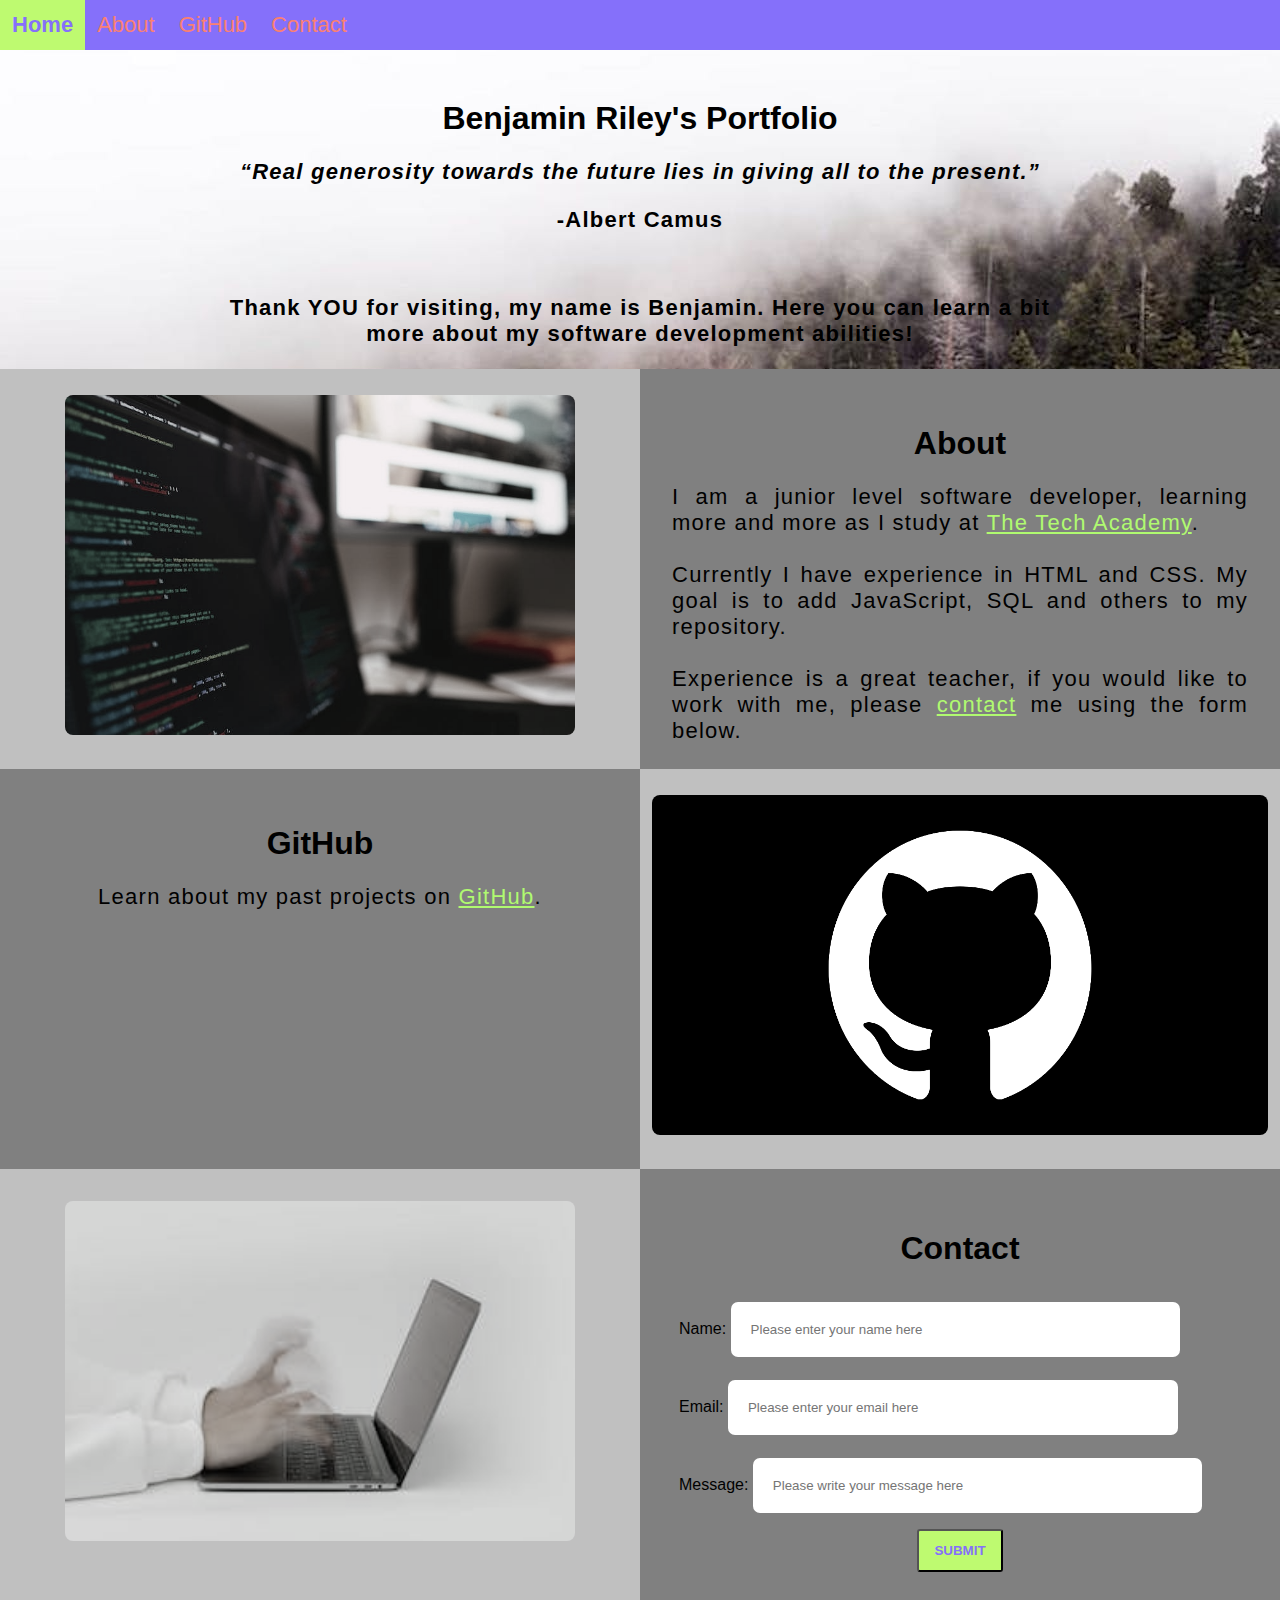
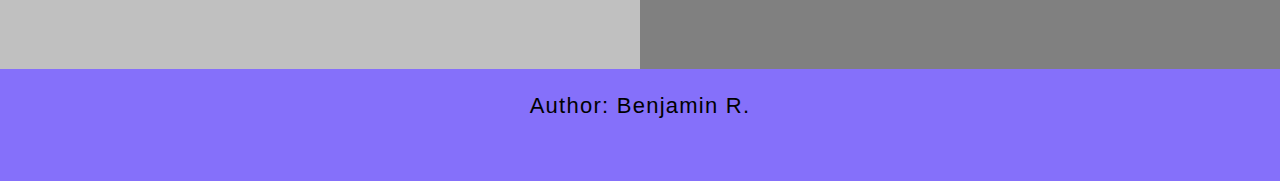
==== portfolioProject/index.html @ c488868d "First Website" ====
<!DOCTYPE html>
<html>
    <!--Head-->
    <head>
        <meta charset="UTF-8">
        <meta name="viewport" content="width=device-width" />
        <title>Benjamin R.</title>
        <link rel="stylesheet" type="text/css" href="./css/portfolioProject.css">
    </head>

    <body class="Background">

        <!--------Navbar-------->

        <div class="Navbar">
            <a href="#Home">Home</a>
            <a href="#About">About</a>
            <a href="#GitHub">GitHub</a>
            <a href="#Contact">Contact</a>
        </div>

        <!--Breaks inserted to add space between navbar and the first heading-->
         <br>
         <br>

        <!--BACKGROUND IMAGE & TEXT-->
        <div id="Home">
            <h1>Benjamin Riley's Portfolio</h1>
            <strong>
                <p class="center">
                    <q>Real generosity towards the future lies in giving all to the present.</q>
                    <br>
                    <p class="center">-Albert Camus</p>
                    <br>
                    <p class="center">Thank YOU for visiting, my name is Benjamin.  Here you can learn a bit
                    <br>more about my software development abilities!</p>
                </p>
            </strong>

        </div>


        <!-------ABOUT------>
        
        <div class="Row" id="About">
            <div class="column_2">
                <img src="./images/dualsetup.jpg" alt="laptop and monitor">
            </div>

            <div class="column_1">

                <h1>About</h1>
                <p>
                    I am a junior level software developer, learning more and more as I study at
                    <a href="https://www.learncodinganywhere.com" target="_blank">The Tech Academy</a>. 
                    <br>
                    <br>
                    Currently I have experience in HTML and CSS.  My goal is to add JavaScript, SQL and others to my repository.  
                    <br>
                    <br>
                    Experience is a great teacher, if you would like to work with me, please <a href="#Contact">contact</a> me using the form below.
                    <br>
                    <br>
                </p>
            </div>
        </div>

        <!------GITHUB-------->

        <div class="Row" id="GitHub">
            <div class="column_1">
                <h1>GitHub</h1>
                    <p class="center">
                        Learn about my past projects on <a href="https://github.com/BURiley22" target="_blank">GitHub</a>.
                    </p>
            </div>
            <div class="column_2">
                <a href="https://github.com/BURiley22" target="_blank"><img src="./images/github.png" alt="GitHub Logo"></a>
            </div>
        </div>

        <div class="Row" id="Contact">
            <div class="column_2 column_tall">
                <img src="./images/email.jpg" alt="typing email">
            </div>

            <div class="column_1 column_tall">
                <h1 id="Contact">Contact</h1>
                <form action="" method="post">
                    <label>Name:</label>
                    <input type="text" placeholder="Please enter your name here">
                    <br>
                    <label>Email:</label>
                        <input type="text" id="Email" name="Email" placeholder="Please enter your email here">
                    <br>
                    <label>Message:</label>
                        <input type="text" id="Message" name="Message" placeholder="Please write your message here">
                        <input type="submit" value="SUBMIT">
                    <br>
                </form>
            </div>
        </div>
        
        <!-----FOOTER-------->
        <footer>
            <p>
                <p class="center">Author: Benjamin R.</p>
                <br>
            </p>
        </footer>



        
    </body>

</html>
---- portfolioProject/css/portfolioProject.css ----
/*-------BASIC STYLING-----------*/

body {
    margin: 0%;
    background-image: url("../images/forest_header.jpg");
    background-attachment: fixed;
}

a {
    color: #B0FA70;
}

h1 {
    font-family: Arial, Helvetica, sans-serif;
    text-align: center;
    margin-top: 5%;
    font-weight: bolder;
}

h1:hover {
    background-color: #8570FA;
    color: antiquewhite;
}


p {
    font-family: Arial, Helvetica, sans-serif;
    text-align: justify;
    font-size: 22px;
    letter-spacing: 1.25px;
    padding-left: 20px;
    padding-right: 20px;
}


q {
    font-style: italic;
}

.center {
    text-align: center;
}

footer {
    padding: 2px;
    background-color: #8570FA;
    text-align: center;
    font-size: small;
}

/*------NAVBAR----------*/

.Navbar {
    overflow: hidden;
    background-color: #8570FA;
    position: fixed;
    top: 0;
    width: 100%;
    z-index: 1;

}

.Navbar a {
    float: left;
    display: block;
    color: #FA8072;
    padding: 12px;
    text-decoration: none;
    font-family: Arial, Helvetica, sans-serif;
    font-size: 22px;
    text-align: center;
}

.Navbar a:hover {
    background-color: #BEFA70;
    color: #8570FA;
    font-weight: bold;
}

/*----------HEAD PHOTO----------*/

#forestScene {
    position: fixed;
    min-width: 100%;
    right: 0;
    bottom: 0;
}

/*-------COLUMNS----------*/

* {
    box-sizing: border-box;
}

.column_1 {
    float: left;
    width: 50%;
    padding: 12px;
    padding-top: 2%;
    height: 400px;
    background-color: gray;
}

@media screen and (max-width: 576px) {
    .column_1 {
        overflow: auto;
    }
}

.column_2 {
    float: left;
    width: 50%;
    padding: 12px;
    padding-top: 2%;
    height: 400px;
    background-color: silver;
}

.column_tall {
    padding: 2.5%;
    height: 500px;
}

.Row::after {
    content: "";
    display: table;
    clear: both;
}

/*-------IMAGE STYLE---------*/


img {
    filter: grayscale(75%);
    border-radius: 8px;
    max-width: 100%;
    height: 340px;
    display: block;
    margin-left: auto;
    margin-right: auto;
}

img:hover {
    filter: grayscale(5%);
}

@media screen and (max-width: 576px) {
    img {
        height: 100px;
        margin-top: 150px;
    }
}

/*-------CONTACT FORM------------*/

input[type=text] {
    width: 80%;
    padding: 20px;
    border: #8570FA;
    border-radius: 7px;
    box-sizing: border-box;
    margin-top: 7px;
    margin-bottom: 16px;
    resize: vertical;
    font-family: Arial, Helvetica, sans-serif;
}

input[type=text]:hover {
    box-shadow: 1 1 3px #FA8072 inset;
}

/*-----SUBMIT BUTTON---------*/

input[type=submit] {
    background-color: #BEFA70;
    color: #8570FA;
    font-weight: bold;
    padding: 12px 15px;
    border-radius: 3px;
    cursor: pointer;
    display: block;
    margin-left: auto;
    margin-right: auto;
    font-family: Arial, Helvetica, sans-serif;
}

input[type=submit]:hover {
    background-color: #8570FA;
    color: #FA8072;
}

form {
    border-radius: 4px;
    padding: 7px;
    font-family: Arial, Helvetica, sans-serif;
}
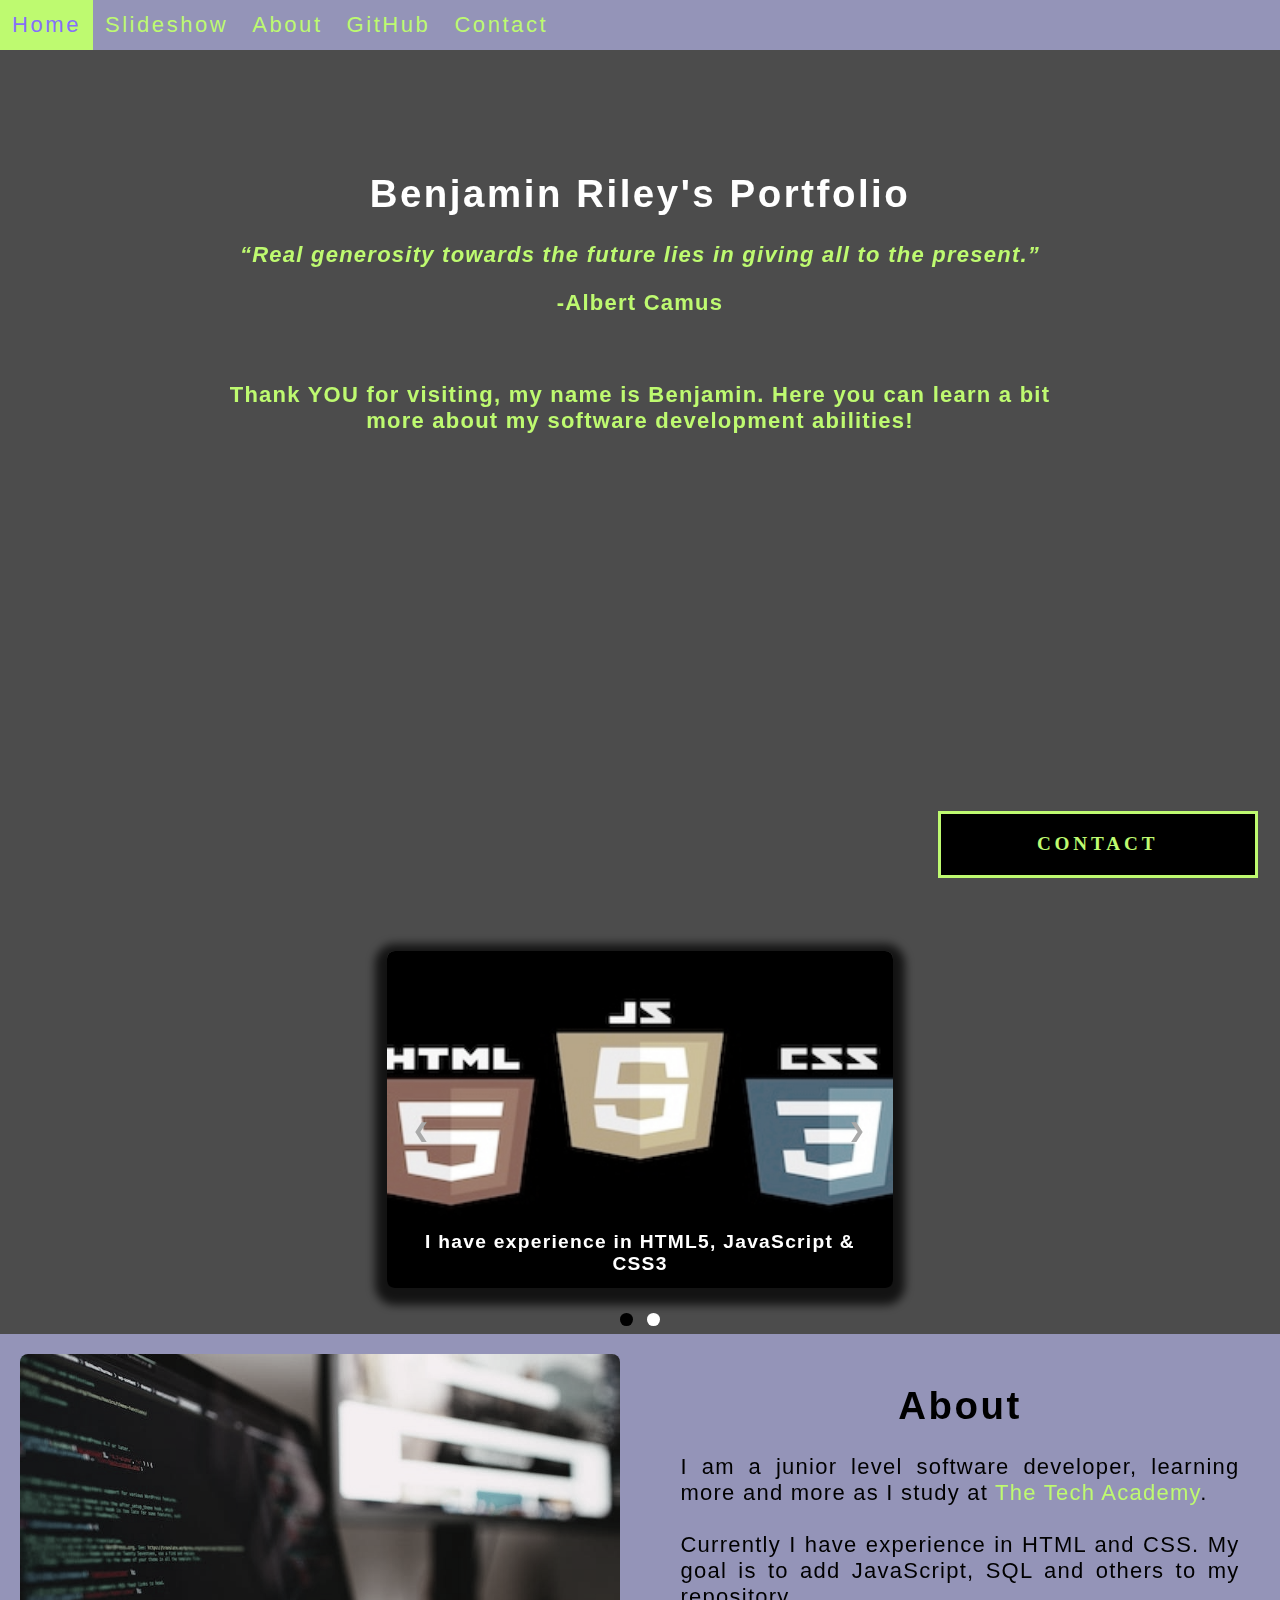
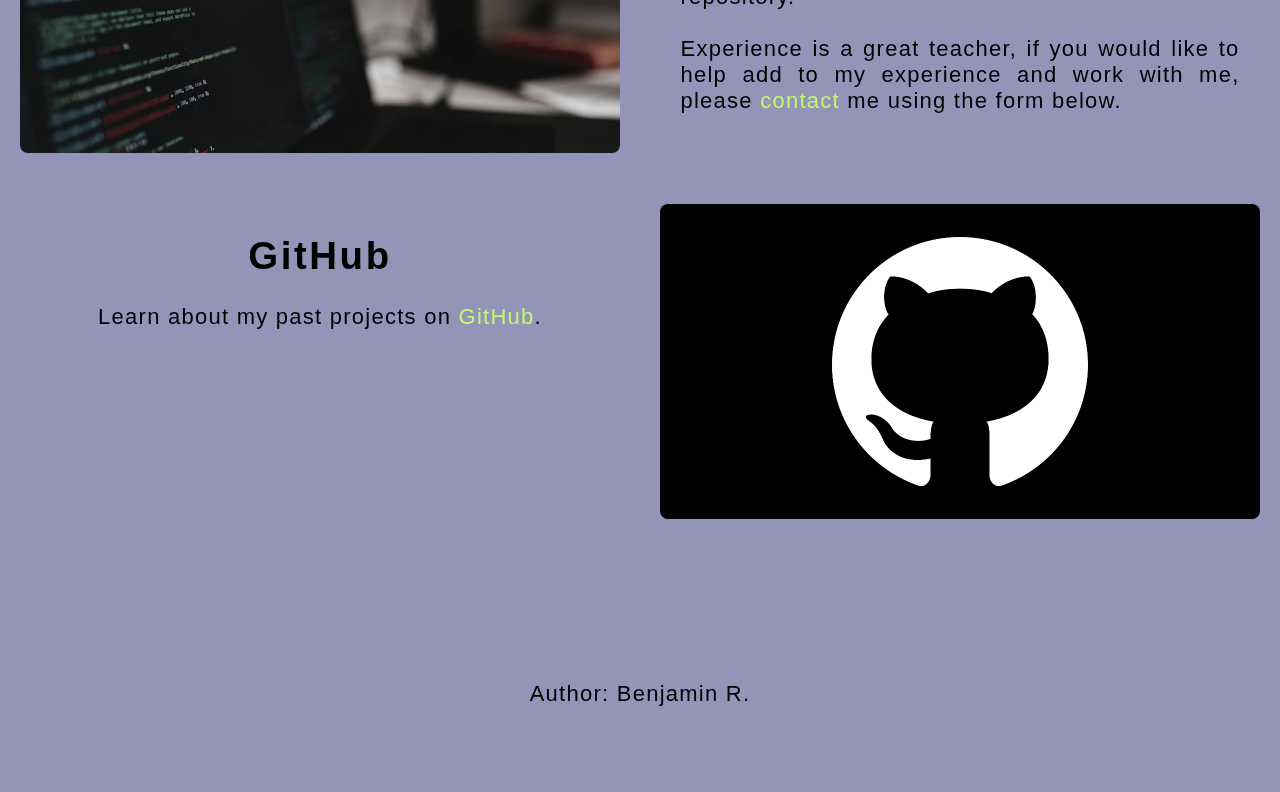
==== commit 61e33fcc: "Portfolio Project" ====
--- a/portfolioProject/index.html
+++ b/portfolioProject/index.html
@@ -1,31 +1,38 @@
 <!DOCTYPE html>
 <html>
+
     <!--Head-->
     <head>
         <meta charset="UTF-8">
         <meta name="viewport" content="width=device-width" />
-        <title>Benjamin R.</title>
-        <link rel="stylesheet" type="text/css" href="./css/portfolioProject.css">
+        <title>@**Benjamin_Riley**@</title>
+        <link rel="shortcut icon" type="img/jpg" href="images/coding_icon.png">
+        <link rel="stylesheet" type="text/css" href="css/portfolioProject.css">
     </head>
 
     <body class="Background">
+        
 
         <!--------Navbar-------->
 
         <div class="Navbar">
             <a href="#Home">Home</a>
+            <a href="#Slideshow">Slideshow</a> <!----Added this section----->
             <a href="#About">About</a>
             <a href="#GitHub">GitHub</a>
-            <a href="#Contact">Contact</a>
+            <a onclick="openForm()" ondblclick="closeForm()" class="contact">Contact</a>
         </div>
 
-        <!--Breaks inserted to add space between navbar and the first heading-->
-         <br>
-         <br>
+        <div id="Home">
+            <video autoplay muted loop id="Typing_Video">
+                <source src="images/video/forest.mp4" type="video/mp4">
+                Your browser does not support HTML5 video.
+            </video>
+        </div>
 
         <!--BACKGROUND IMAGE & TEXT-->
-        <div id="Home">
-            <h1>Benjamin Riley's Portfolio</h1>
+        <div class="Video_Text">
+            <h1 class="white-text">Benjamin Riley's Portfolio</h1>
             <strong>
                 <p class="center">
                     <q>Real generosity towards the future lies in giving all to the present.</q>
@@ -36,7 +43,33 @@
                     <br>more about my software development abilities!</p>
                 </p>
             </strong>
+        </div>
 
+        <!----Slideshow section------------>
+        <div id="Slideshow">
+            <div id="Slideshow_Background">
+                <div id="Slideshow_Container">
+                    <div class="mySlides fade">
+                        <img class="Slideshow_Images" src="images/html-css-js.jpeg" alt="">
+                        <div class="text">I have experience in HTML5, JavaScript & CSS3</div>
+                    </div>
+
+                    <div class="mySlides fade">
+                        <img class="Slideshow_Images" src="images/email.jpg" alt="">
+                        <div class="text">Feel free to contact me about your future project!</div>
+                    </div>
+
+                    <!---Previous and Next buttons---------->
+                    <a class="Previous" onclick="plusSlides(-1)">&#10094;</a>
+                    <a class="Next" onclick="plusSlides(1)">&#10095;</a>
+                </div>
+                <br>
+                <!-------Dots for slideshow navigation--------->
+                <div style="text-align: center">
+                    <span class="dot" onclick="currentSlide(1)"></span>
+                    <span class="dot" onclick="currentSlide(1)"></span>
+                </div>
+            </div>
         </div>
 
 
@@ -58,14 +91,14 @@
                     Currently I have experience in HTML and CSS.  My goal is to add JavaScript, SQL and others to my repository.  
                     <br>
                     <br>
-                    Experience is a great teacher, if you would like to work with me, please <a href="#Contact">contact</a> me using the form below.
+                    Experience is a great teacher, if you would like to help add to my experience and work with me, please <a href="#Contact">contact</a> me using the form below.
                     <br>
                     <br>
                 </p>
             </div>
         </div>
 
-        <!------GITHUB-------->
+        <!------GITHUB Section-------->
 
         <div class="Row" id="GitHub">
             <div class="column_1">
@@ -79,39 +112,34 @@
             </div>
         </div>
 
+        <!-----Contact Section---------->
         <div class="Row" id="Contact">
-            <div class="column_2 column_tall">
-                <img src="./images/email.jpg" alt="typing email">
-            </div>
+            <button onclick="openForm()" class="Pop_Up_Button">CONTACT</button>
+            <div class="form-popup" id="myForm">
+                <form action="https://formspree.io/f/xnqkwgkd" method="POST" class="form-container">
+                    <h1>Contact</h1>
+                    <label for="name"><b>Name</b></label>
+                        <input type="text" placeholder="Type your name here" name="name" required>
+                    <label for="phone"><b>Phone</b></label>
+                        <input type="text" placeholder="Type your phone number here" name="phone">
+                    <label for="email"><b>Email</b></label>
+                        <input type="text" placeholder="Type your email address here" name="email" required>
+                    <label for="message"><b>Message</b></label>
+                        <input type="text" placeholder="Type your message here" name="message">
 
-            <div class="column_1 column_tall">
-                <h1 id="Contact">Contact</h1>
-                <form action="" method="post">
-                    <label>Name:</label>
-                    <input type="text" placeholder="Please enter your name here">
-                    <br>
-                    <label>Email:</label>
-                        <input type="text" id="Email" name="Email" placeholder="Please enter your email here">
-                    <br>
-                    <label>Message:</label>
-                        <input type="text" id="Message" name="Message" placeholder="Please write your message here">
-                        <input type="submit" value="SUBMIT">
-                    <br>
+                    <button type="submit" class="btn">SUBMIT</button>
+                    <button type="button" class="btn cancel" onclick="closeForm()">CLOSE</button>
                 </form>
             </div>
         </div>
         
-        <!-----FOOTER-------->
+        <!-----FOOTER section-------->
         <footer>
             <p>
                 <p class="center">Author: Benjamin R.</p>
                 <br>
             </p>
         </footer>
-
-
-
-        
+        <script src="js/portfolioProject.js"></script>
     </body>
-
 </html>--- a/portfolioProject/css/portfolioProject.css
+++ b/portfolioProject/css/portfolioProject.css
@@ -1,13 +1,21 @@
 /*-------BASIC STYLING-----------*/
+html {
+    scroll-behavior: smooth;
+}
 
 body {
     margin: 0%;
-    background-image: url("../images/forest_header.jpg");
-    background-attachment: fixed;
-}
-
-a {
-    color: #B0FA70;
+    opacity: 1;
+    transition: 3s opacity;
+    letter-spacing: .2vw;
+    font-family: Arial, Helvetica, sans-serif;
+    font-size: 1.5vw;
+    overflow-x: hidden;
+    user-select: none;
+}
+
+body.fade-out {
+    opacity: .1;
 }
 
 h1 {
@@ -17,11 +25,10 @@
     font-weight: bolder;
 }
 
-h1:hover {
-    background-color: #8570FA;
-    color: antiquewhite;
-}
-
+.white-text {
+    color: #fff;
+    padding-top: 10vh;
+}
 
 p {
     font-family: Arial, Helvetica, sans-serif;
@@ -33,57 +40,201 @@
 }
 
 
+.center {
+    text-align: center;
+}
+
+a {
+    color:#BEFA70;
+    cursor: pointer;
+    text-decoration: none;
+}
+
 q {
     font-style: italic;
 }
 
-.center {
-    text-align: center;
+img {
+    filter: grayscale(75%);
+    border-radius: 8px;
+    max-width: 100%;
+    max-height: 100%;
+    display: block;
+    margin: auto auto auto auto
+}
+
+img:hover {
+    filter: grayscale(5%);
 }
 
 footer {
-    padding: 2px;
-    background-color: #8570FA;
+    padding: 2%;
     text-align: center;
     font-size: small;
+    background-color: #9494b8;
+}
+
+footer:hover {
+    color: #BEFA70;
 }
 
 /*------NAVBAR----------*/
 
 .Navbar {
     overflow: hidden;
-    background-color: #8570FA;
+    background-color: #9494b8;
     position: fixed;
     top: 0;
     width: 100%;
     z-index: 1;
-
 }
 
 .Navbar a {
     float: left;
     display: block;
-    color: #FA8072;
+    color: #BEFA70;
     padding: 12px;
     text-decoration: none;
     font-family: Arial, Helvetica, sans-serif;
     font-size: 22px;
+    position: relative;
     text-align: center;
 }
 
 .Navbar a:hover {
     background-color: #BEFA70;
     color: #8570FA;
-    font-weight: bold;
-}
-
-/*----------HEAD PHOTO----------*/
-
-#forestScene {
+    cursor: pointer;
+
+}
+
+.Navbar a.active {
+    background-color: #BEFA70;
+}
+
+#Typing_Video {
     position: fixed;
-    min-width: 100%;
     right: 0;
     bottom: 0;
+    min-width: 100%;
+    z-index: -1;
+}
+
+/*---------Text over background Video-------------*/
+.Video_Text {
+    background: rgba(0, 0, 0, 0.7);
+    color: #BEFA70;
+    width: 100%;
+    height: 100vh;
+    padding-top: 2vh;
+    position: relative;
+    -webkit-animation: moveVideoText 4.75s;
+    animation: moveVideoText 4.75s;
+}
+
+@keyframes moveVideoText {
+    from {top: -100vw;}
+    to {top: 0vw;}
+}
+
+/*-------Slideshow Styling----------*/
+#Slideshow_Background {
+    background: rgba(0, 0, 0, 0.7);
+}
+
+.mySlides {
+    display: none;
+}
+
+#Slideshow_Container {
+    width: 39.5vw;
+    height: auto;
+    padding-top: 4%;
+    position: relative;
+    margin: auto;
+}
+
+#Slideshow_Container a {
+    text-decoration: none;
+}
+
+.Slideshow_Images {
+    vertical-align: middle;
+    height: auto;
+    box-shadow: 0px 5px 10px 12px rgba(0, 0, 0, .75);
+    width: 100%;
+}
+
+.Previous, .Next {
+    cursor: pointer;
+    position: absolute;
+    top: 50%;
+    width: auto;
+    padding: 2vw;
+    color: darkgray;
+    font-weight: bold;
+    font-size: 1.5vw;
+    border-radius: 0 3px 3px 0;
+    user-select: none;
+    transition: 0.6s ease;
+}
+
+.Next {
+    right: 0;
+    border-radius: 3px 0 0 3px;
+}
+
+.Previous:hover, .Next:hover {
+    background-color: rgba(0, 0, 0, 0.8);
+    color: white;
+}
+
+.text {
+    color: white;
+    padding: 1vw;
+    position: absolute;
+    bottom: 0;
+    width: 100%;
+    text-align: center;
+    font-family: Arial, Helvetica, sans-serif;
+    letter-spacing: .1vw;
+    font-size: 1.5vw;
+    background-color: rgba(0, 0, 0, 0.75);
+    font-weight: bold;
+    border-radius: 0px 0px 7px 7px;
+}
+
+.dot {
+    cursor: pointer;
+    height: 1vw;
+    width: 1vw;
+    margin: .25vw;
+    background-color: white;
+    border-radius: 50%;
+    display: inline-block;
+    transition: background-color 0.6s ease;
+    z-index: 1;
+}
+
+.active, .dot:hover {
+    background-color: black;
+}
+
+.fade {
+    animation-name: fade;
+    animation-duration: 1.5s;
+    -webkit-animation-name: fade;
+    -webkit-animation-duration: 1.5s;
+}
+
+@-webkit-keyframes fade {
+    from {opacity: .4;}
+    to {opacity: 1;}
+}
+
+@keyframes fade {
+    from {opacity: .4;}
+    to {opacity: 1;}
 }
 
 /*-------COLUMNS----------*/
@@ -95,31 +246,19 @@
 .column_1 {
     float: left;
     width: 50%;
-    padding: 12px;
-    padding-top: 2%;
-    height: 400px;
-    background-color: gray;
-}
-
-@media screen and (max-width: 576px) {
-    .column_1 {
-        overflow: auto;
-    }
+    padding: 1.6%;
+    height: 450px;
+    background-color: #9494b8;
 }
 
 .column_2 {
     float: left;
     width: 50%;
-    padding: 12px;
-    padding-top: 2%;
-    height: 400px;
-    background-color: silver;
-}
-
-.column_tall {
-    padding: 2.5%;
-    height: 500px;
-}
+    padding: 1.6%;
+    height: 450px;
+    background-color: #9494b8;
+}
+
 
 .Row::after {
     content: "";
@@ -127,70 +266,178 @@
     clear: both;
 }
 
-/*-------IMAGE STYLE---------*/
-
-
-img {
-    filter: grayscale(75%);
-    border-radius: 8px;
-    max-width: 100%;
-    height: 340px;
-    display: block;
-    margin-left: auto;
-    margin-right: auto;
-}
-
-img:hover {
-    filter: grayscale(5%);
-}
-
-@media screen and (max-width: 576px) {
-    img {
-        height: 100px;
-        margin-top: 150px;
-    }
-}
 
 /*-------CONTACT FORM------------*/
 
-input[type=text] {
-    width: 80%;
-    padding: 20px;
-    border: #8570FA;
-    border-radius: 7px;
-    box-sizing: border-box;
-    margin-top: 7px;
-    margin-bottom: 16px;
-    resize: vertical;
-    font-family: Arial, Helvetica, sans-serif;
-}
-
-input[type=text]:hover {
-    box-shadow: 1 1 3px #FA8072 inset;
-}
-
-/*-----SUBMIT BUTTON---------*/
-
-input[type=submit] {
-    background-color: #BEFA70;
-    color: #8570FA;
+.Pop_Up_Button {
+    position: fixed;
+    bottom: 1.75vw;
+    right: 1.75vw;
+    width: 25vw;
+    background-color: black;
+    color: #BEFA70;
+    border: solid #BEFA70;
+    cursor: pointer;
+    -webkit-animation: movePopup 5s;
+    animation: movePopup 5s;
+}
+
+@keyframes movePopup {
+    from {right: -40vw;}
+    to {right: 1.75vw;}
+}
+
+@-webkit-keyframes movePopup {
+    from {right: -40vw;}
+    to {right: 1.75vw}
+}
+
+.form-popup {
+    z-index: 8;
+    display: none;
+    position: fixed;
+    bottom: .5vw;
+    right: .5vw;
+}
+
+.form-container {
+    max-width: 49vw;
+    padding: 1vw;
+    background-color: white;
+}
+
+.form-container input[type=text] {
+    width: 100%;
+    padding: .93vw;
+    margin: .6vw 0 .6vw 0;
+    border: none;
+    background: gainsboro;
+    font-size: 1vw;
+}
+
+button {
+    font-family: "Trebuchet MS", Optima;
+    letter-spacing: .3vw;
+    font-size: 1.5vw;
     font-weight: bold;
-    padding: 12px 15px;
-    border-radius: 3px;
-    cursor: pointer;
-    display: block;
-    margin-left: auto;
-    margin-right: auto;
-    font-family: Arial, Helvetica, sans-serif;
-}
-
-input[type=submit]:hover {
-    background-color: #8570FA;
-    color: #FA8072;
-}
-
-form {
-    border-radius: 4px;
-    padding: 7px;
-    font-family: Arial, Helvetica, sans-serif;
+    padding: 1.5vw;
+    cursor: pointer;
+    width: 100%;
+    height: auto;
+}
+
+button:hover, .form-container .btn:hover {
+    color: white;
+    background-color: black;
+    transition-duration: 1s;
+    -webkit-transition-duration: 1s;
+    border-color: silver;
+}
+
+.form-container .btn {
+    background-color: white;
+    color: black;
+    border-color: black;
+    margin-bottom: 1vh;
+}
+
+.form-container .cancel {
+    background-color: black;
+    color: white;
+    border-color: gray;
+}
+
+.form-conatiner .cancel:hover {
+    color: white;
+    background-color: darkred;
+    transition-duration: 1s;
+    -webkit-transition-duration: 1s;
+    border-color: black;
+}
+
+/*---------Media Query Section----------------*/
+@media screen and (max-width: 527px) {
+    p {
+        font-size: 3.75vw;
+    }
+}
+
+@media screen and (min-width: 528px) and (max-width: 660px) {
+    p {
+        font-size: 3.5vw;
+    }
+}
+
+@media screen and (min-width: 661px) and (max-width: 799px) {
+    p {
+        font-size: 2.75vw;
+    }
+}
+
+@media screen and (min-width: 800px) and (max-width: 924px) {
+    p {
+        font-size: 2.5fvw;
+    }
+}
+
+@media screen and (min-width: 925px) and (max-width: 1050px) {
+    p {
+        font-size: 2.25fvw;
+    }
+}
+
+@media screen and (min-width: 1051px) and (max-width: 1310px) {
+    p {
+        font-size: 2fvw;
+    }
+}
+
+@media screen and (min-width: 1311px) and (max-width: 1535px) {
+    p {
+        font-size: 1.75fvw;
+    }
+}
+
+@media screen and (min-width: 1536px) and (max-width: 2269px) {
+    p {
+        font-size: 1.5fvw;
+    }
+}
+
+@media screen and (min-width: 2270px) {
+    p {
+        font-size: 1.35fvw;
+    }
+}
+
+@media screen and (max-width: 1080px) {
+    .Navbar a {
+        width: 20%;
+        font-size: 2.5vw;
+    }
+}
+
+@media screen and (max-width: 1080px) {
+    .quote {
+        font-size: 3.5vw;
+    }
+
+    .white-text {
+        font-size: 4.5vw;
+    }
+}
+
+@media screen and (min-width: 1725px) {
+    .Column_1 {
+        height: 550px;
+    }
+    .Column_2 {
+        height: 550px;
+    }
+}
+
+@media screen and (min-width: 2000px) {
+    h1 {
+        margin-top: 0;
+    }
 }